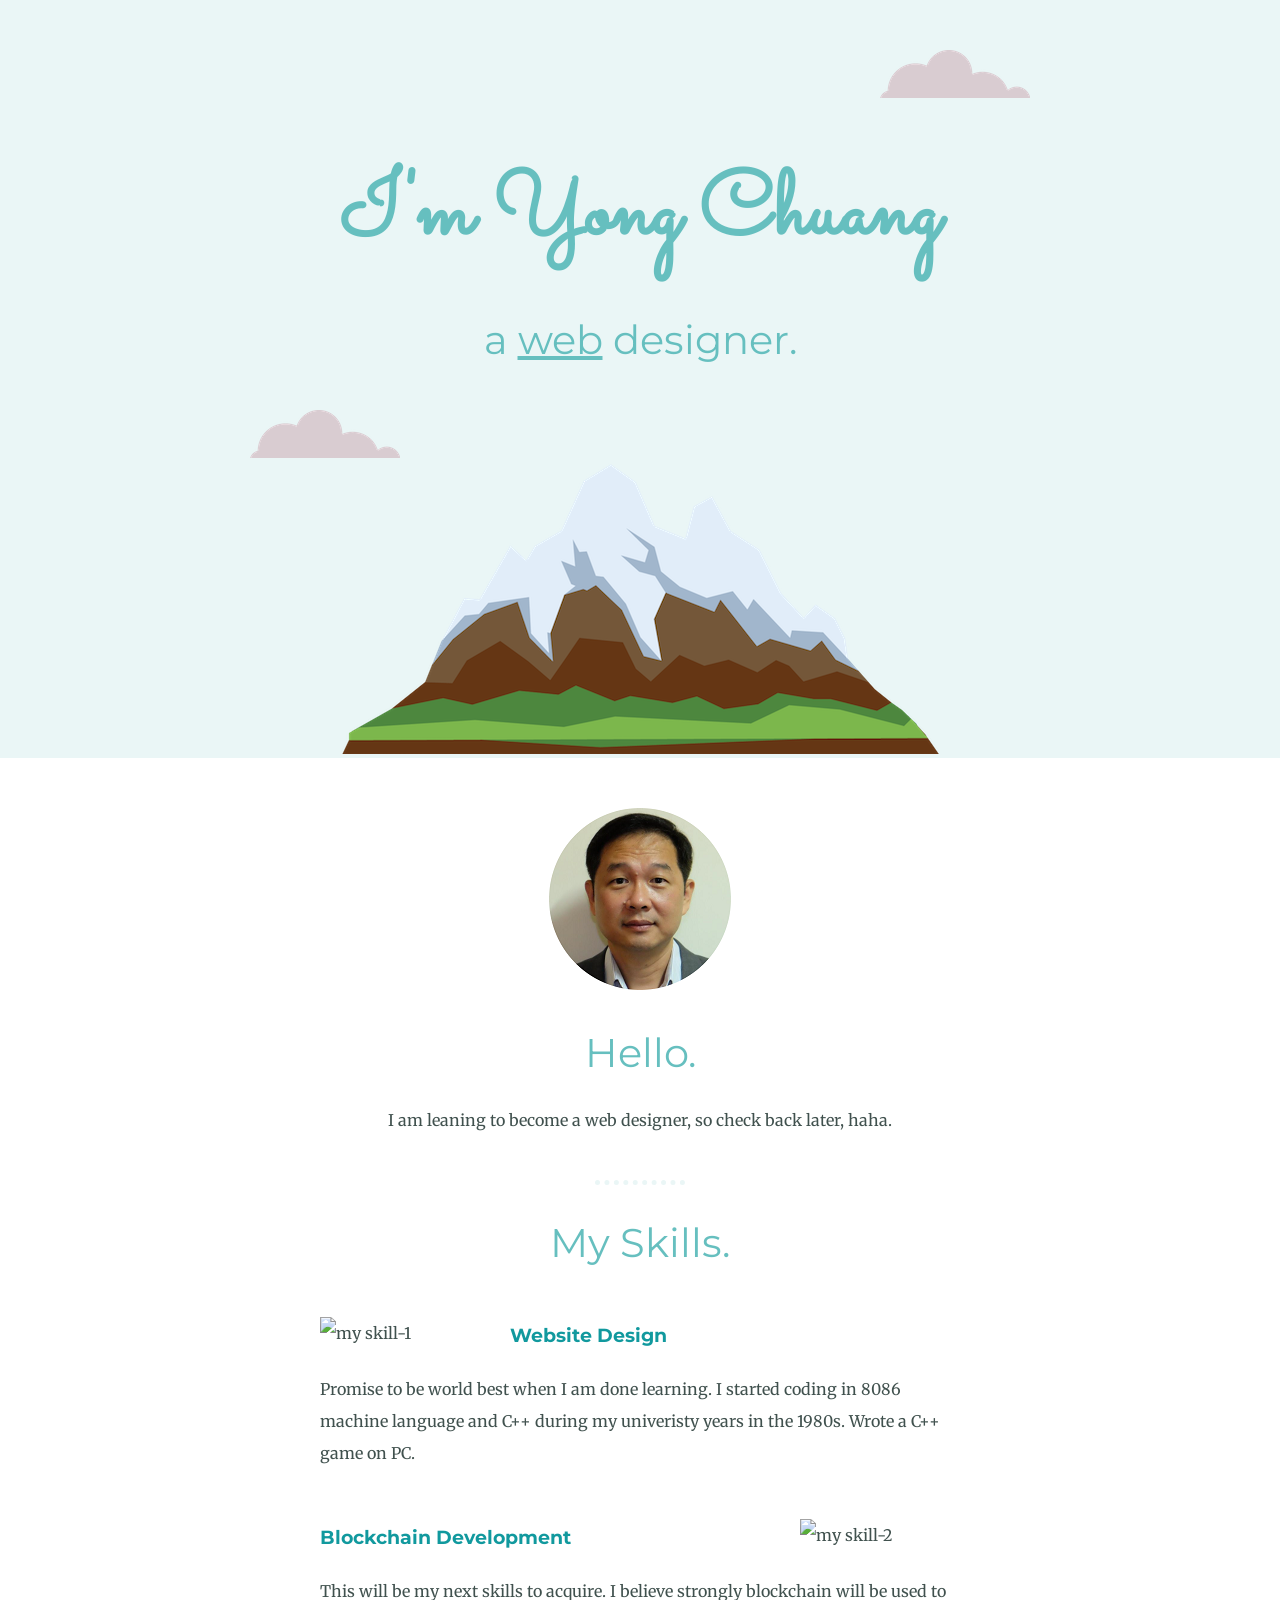
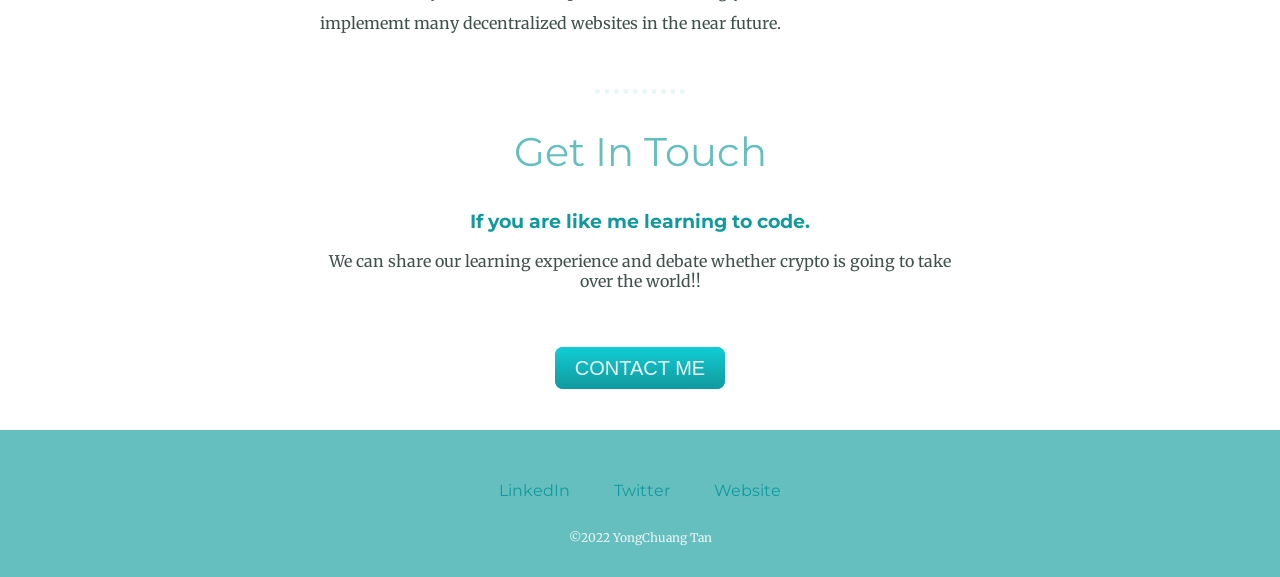
==== index.html @ 3c1e42ef "Added initial website files" ====
<!DOCTYPE html>

<html lang="en" dir="ltr">

<head>
  <meta charset="utf-8">
  <title>Tan Yong Chuang</title>
  <link rel="stylesheet" href="css/styles.css">
  <link rel="icon" href="favicon1.ico">
  <link rel="preconnect" href="https://fonts.googleapis.com">
  <link rel="preconnect" href="https://fonts.gstatic.com" crossorigin>
  <link rel="stylesheet" href="https://fonts.googleapis.com/css2?family=Merriweather&family=Montserrat&family=Sacramento&display=swap">
</head>

<body>
  <div class="top-container">
    <img class="top-cloud" src="images/cloud.png" alt="cloud-img">
    <h1>I'm Yong Chuang</h1>
    <h2> a <span class="web"> web</span> designer.</h2>
    <img class="bottom-cloud" src="images/cloud.png" alt="cloud-img">
    <img src="images/mountain.png" alt="mountain-img">
  </div>

  <div class="middle-container">
    <div class="profile">
      <img src="images/YC photo.png" alt="my photo">
      <h2>Hello.</h2>
      <p>I am leaning to become a web designer, so check back later, haha.</p>
    </div>
    <hr>
    <div class="skills">
      <h2>My Skills.</h2>
      <div class="skill-row">
        <img class="skill-1" src="https://cdn-icons.flaticon.com/png/128/954/premium/954574.png?token=exp=1642515261~hmac=9c79999ca9551b97bb52a398f9ec45be" alt="my skill-1">
        <h3>Website Design</h3>
        <p>Promise to be world best when I am done learning. I started coding in 8086 machine language and C++ during my univeristy years in the 1980s. Wrote a C++ game on PC. </p>
      </div>
      <div class="skill-row">
        <img class="skill-2" src="https://t3.ftcdn.net/jpg/03/00/72/34/240_F_300723441_tMUG8N9peQCFYhsQkjSB5NqjZRxhL2r4.jpg" alt="my skill-2">
        <h3>Blockchain Development</h3>
        <p>This will be my next skills to acquire. I believe strongly blockchain will be used to implememt many decentralized websites in the near future.</p>
      </div>
    </div>
    <hr>
    <div class="contact-me">
      <h2>Get In Touch</h2>
      <h3>If you are like me learning to code.</h3>
      <p>We can share our learning experience and debate whether crypto is going to take over the world!!</p>
      <a class="btn" href="mailto:yc88tan@gmail.com">CONTACT ME</a>
    </div>
  </div>


  <div class="bottom-container">
    <a class="footer-link" href="https://www.linkedin.com/in/yong-chuang-tan-58625027/">LinkedIn</a>
    <a class="footer-link" href="https://twitter.com/TeddyTanYC">Twitter</a>
    <a class="footer-link" href="https://www.appbrewery.co/">Website</a>
    <p class="copyright"> ©2022 YongChuang Tan</p>
  </div>

</body>

</html>
---- css/styles.css ----
body {
  margin: 0;
  text-align: center;
  font-family: 'merriweather', serif;
  color: #40514E;
}

h1 {
  color:#66BFBF;
  font-size: 5.625rem;
  margin: 50px auto 0 auto;
  font-family: 'sacramento', cursive;
}

h2 {
  color:#66BFBF;
  font-weight: normal;
  font-family: 'montserrat', sans-serif;
  font-size: 2.5rem

}

h3 {
  color:#11999E;
  font-family: 'montserrat', sans-serif;
}

hr{
  border-style: dotted none none none;
  border-color: #EAF6F6;
  border-width: 5px;
  height: 0;
  width: 7%;
}

a{
  font-family: 'montserrat', sans-serif;
  color:#11999E;
  margin: 10px 20px;
  text-decoration: none;
}

a:hover{
  color: #EAF6F6;
}

.top-container {
  background-color: #EAF6F6;
  position: relative;
  padding-top: 100px;
  margin-bottom: 50px;
}

.top-cloud {
  position: absolute;
  right: 250px;
  top: 50px;
}

.bottom-cloud {
  position: absolute;
  left: 250px;
  bottom: 300px;
}

.middle-container {
margin-bottom: 100px;
}
.profile{
margin-bottom: 50px;
}

.bottom-container {
background-color: #66BFBF;
padding: 50px 0 20px;
}

.web {
  text-decoration: underline;
}

.copyright{
  color: #EAF6F6;
  margin-top:30px;
  font-size: 75%;
}


.skill-row{
  width: 50%;
  margin: 50px auto 50px auto;
  text-align: left;
  line-height: 2;
}
.skill-1{
  width: 25%;
  float: left;
  margin-right: 30px;
}
.skill-2{
  width: 25%;
  float: right;
  margin-left: 0;
}

.contact-me{
  width: 50%;
  margin: auto;
}
.btn{
  position:relative;
  top: 50px;
  background: #11cdd4;
 background-image: -webkit-linear-gradient(top, #11cdd4, #11999e);
 background-image: -moz-linear-gradient(top, #11cdd4, #11999e);
 background-image: -ms-linear-gradient(top, #11cdd4, #11999e);
 background-image: -o-linear-gradient(top, #11cdd4, #11999e);
 background-image: linear-gradient(to bottom, #11cdd4, #11999e);
 -webkit-border-radius: 8;
 -moz-border-radius: 8;
 border-radius: 8px;
 font-family: Arial;
 color: #EAF6F6;
 font-size: 20px;
 padding: 10px 20px 10px 20px;
 text-decoration: none;
}
.btn:hover {
  background: #30e3cb;
  background-image: -webkit-linear-gradient(top, #30e3cb, #2bc4ad);
  background-image: -moz-linear-gradient(top, #30e3cb, #2bc4ad);
  background-image: -ms-linear-gradient(top, #30e3cb, #2bc4ad);
  background-image: -o-linear-gradient(top, #30e3cb, #2bc4ad);
  background-image: linear-gradient(to bottom, #30e3cb, #2bc4ad);
  text-decoration: none;
}
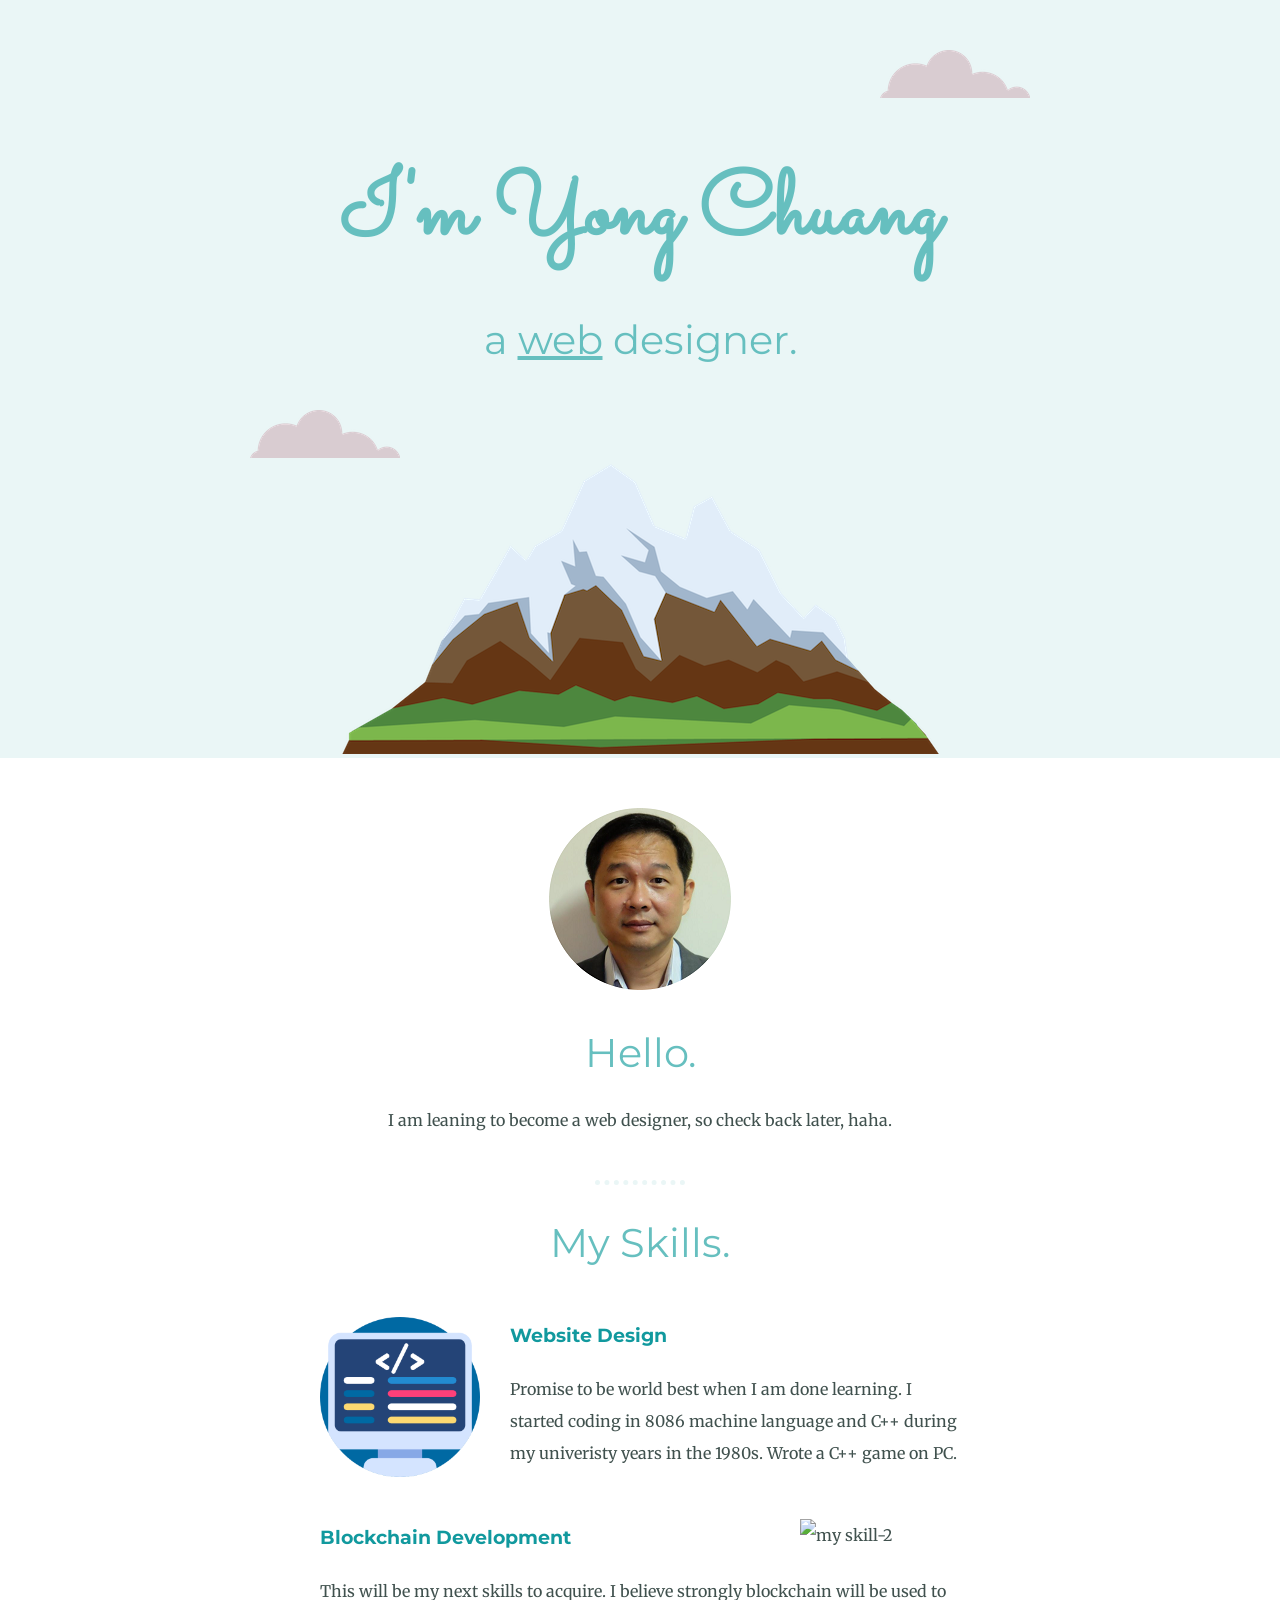
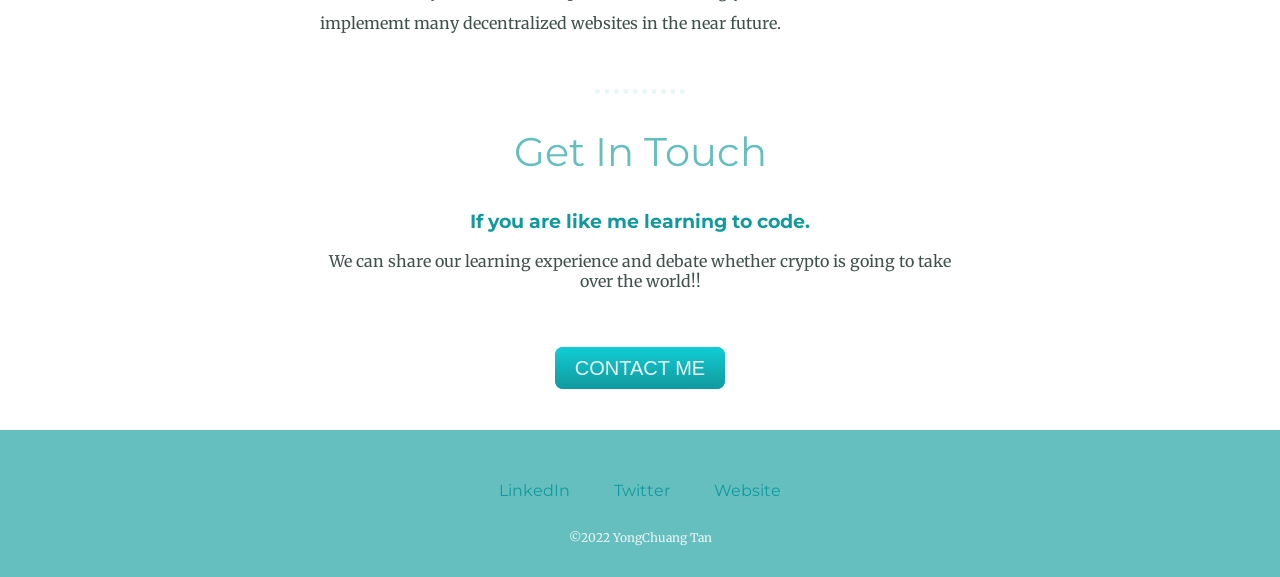
==== commit 23ce8fc9: "update html file - skill-1 img" ====
--- a/index.html
+++ b/index.html
@@ -31,7 +31,7 @@
     <div class="skills">
       <h2>My Skills.</h2>
       <div class="skill-row">
-        <img class="skill-1" src="https://cdn-icons.flaticon.com/png/128/954/premium/954574.png?token=exp=1642515261~hmac=9c79999ca9551b97bb52a398f9ec45be" alt="my skill-1">
+        <img class="skill-1" src="images/coding.png" alt="my skill-1">
         <h3>Website Design</h3>
         <p>Promise to be world best when I am done learning. I started coding in 8086 machine language and C++ during my univeristy years in the 1980s. Wrote a C++ game on PC. </p>
       </div>
@@ -54,7 +54,7 @@
   <div class="bottom-container">
     <a class="footer-link" href="https://www.linkedin.com/in/yong-chuang-tan-58625027/">LinkedIn</a>
     <a class="footer-link" href="https://twitter.com/TeddyTanYC">Twitter</a>
-    <a class="footer-link" href="https://www.appbrewery.co/">Website</a>
+    <a class="footer-link" href="https://myctan.github.io/my_webpage/">Website</a>
     <p class="copyright"> ©2022 YongChuang Tan</p>
   </div>
 
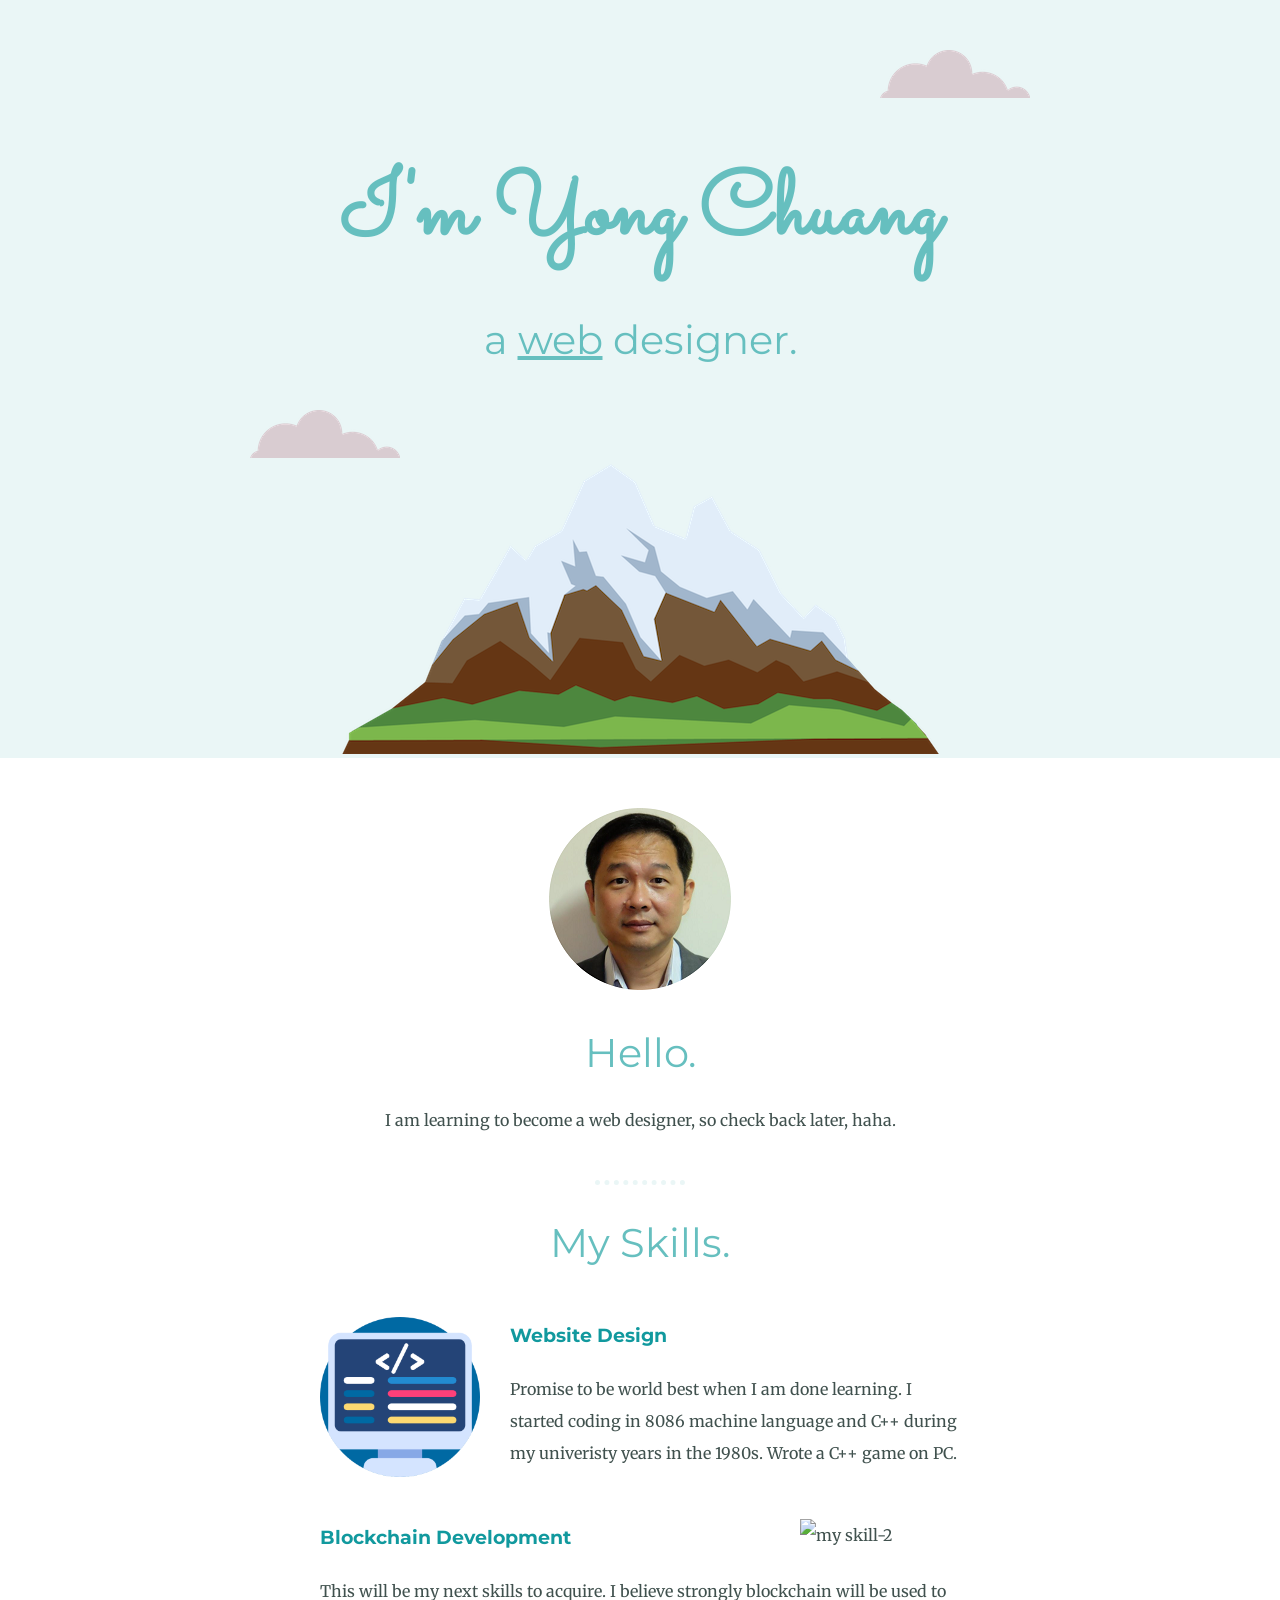
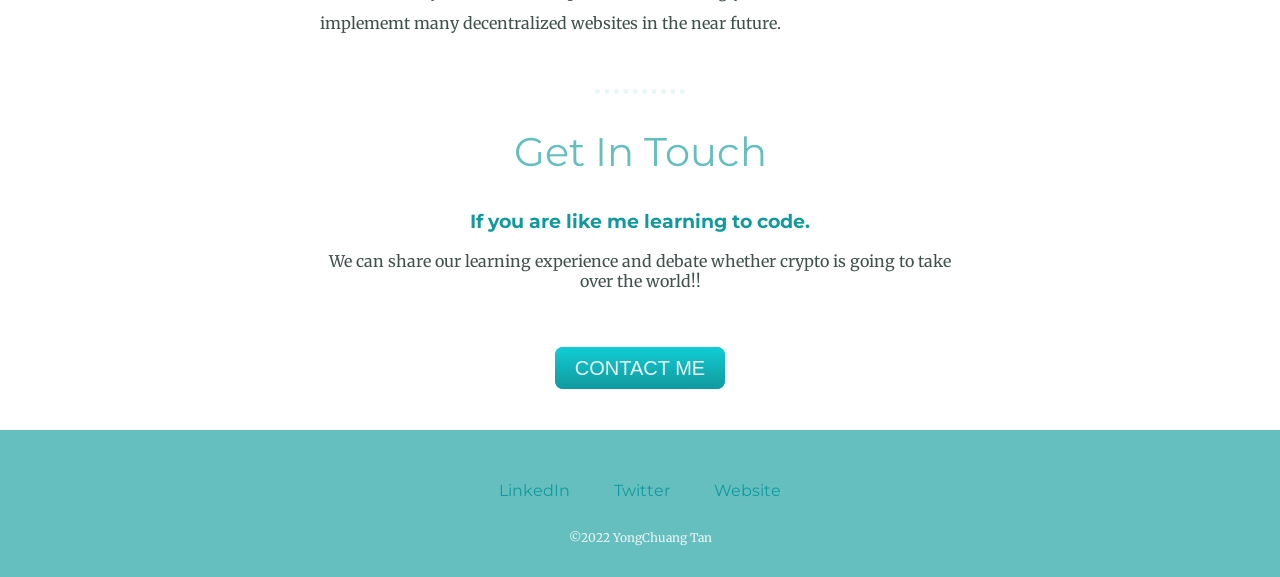
==== commit 41d3420c: "Update index.html spelling error." ====
--- a/index.html
+++ b/index.html
@@ -25,7 +25,7 @@
     <div class="profile">
       <img src="images/YC photo.png" alt="my photo">
       <h2>Hello.</h2>
-      <p>I am leaning to become a web designer, so check back later, haha.</p>
+      <p>I am learning to become a web designer, so check back later, haha.</p>
     </div>
     <hr>
     <div class="skills">
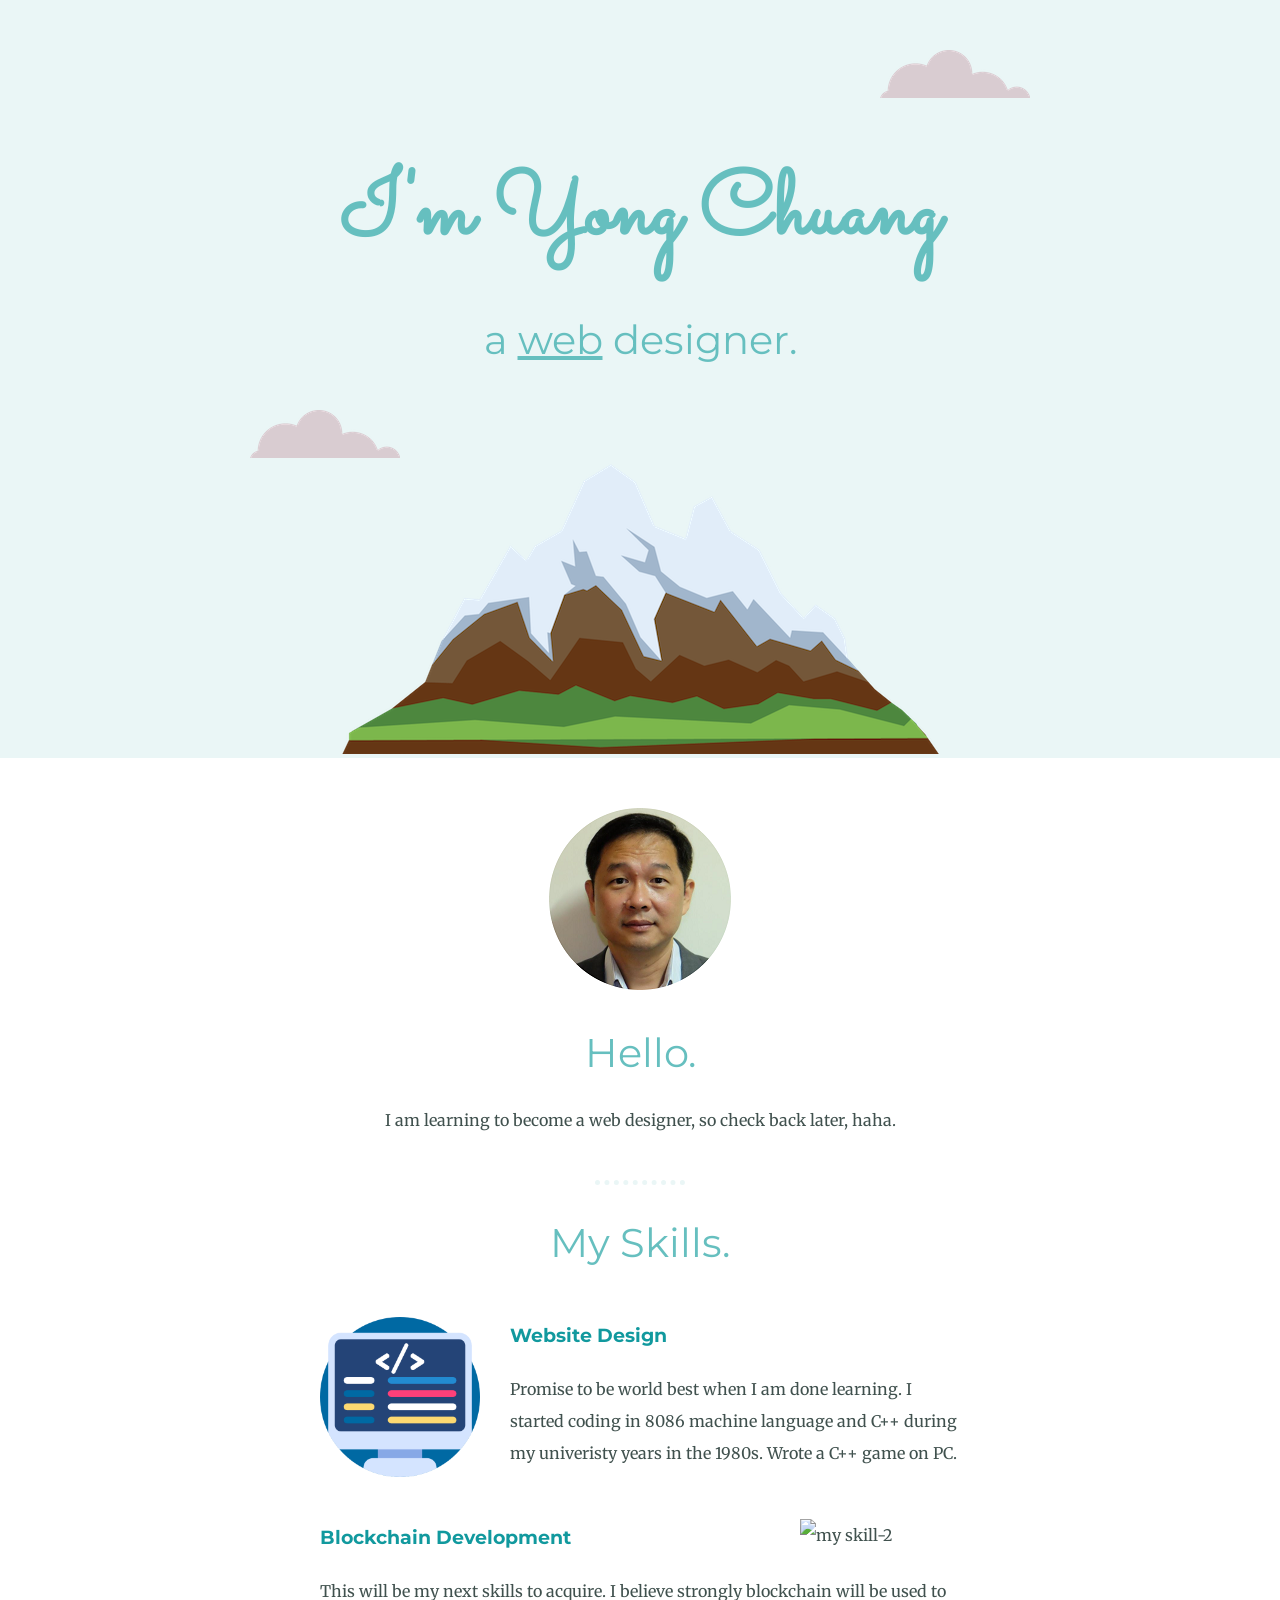
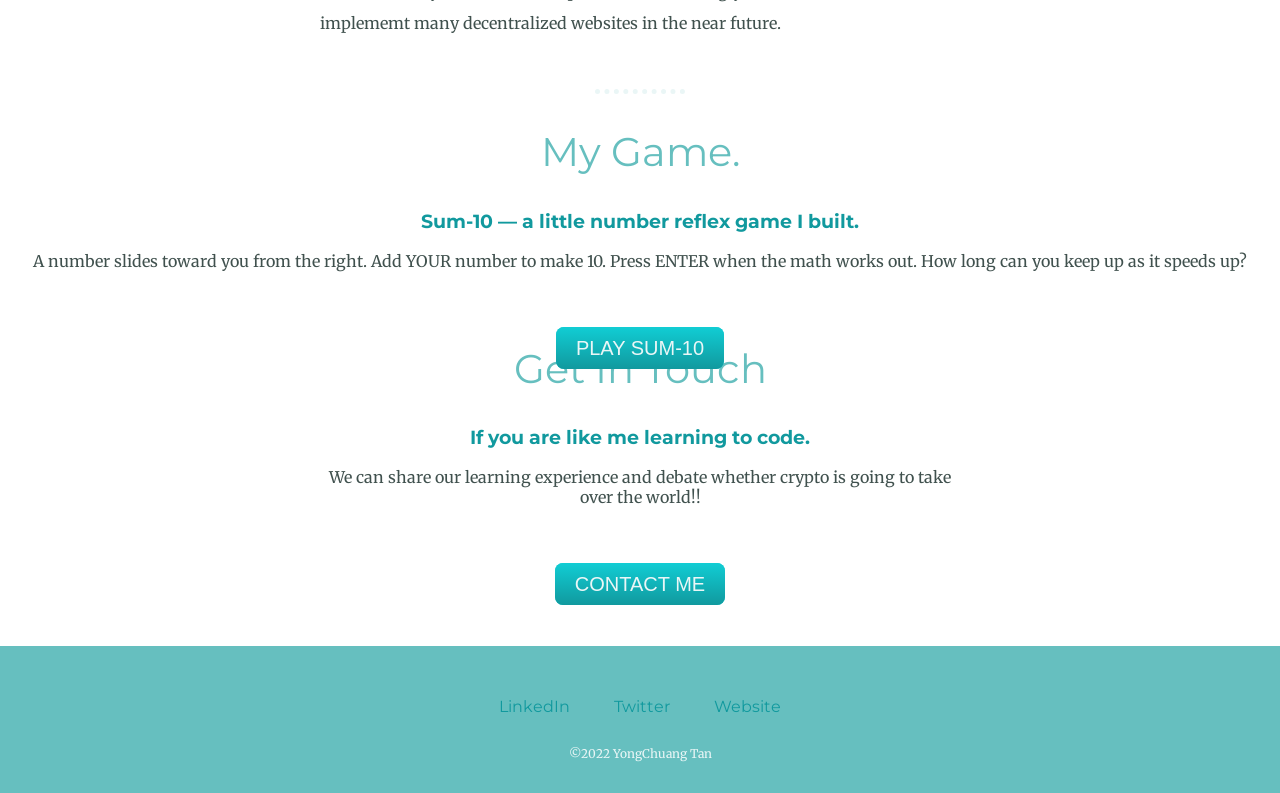
==== commit 29d54aa2: "Update index.html" ====
--- a/index.html
+++ b/index.html
@@ -42,6 +42,12 @@
       </div>
     </div>
     <hr>
+    <div class="my-game">
+      <h2>My Game.</h2>
+      <h3>Sum-10 — a little number reflex game I built.</h3>
+      <p>A number slides toward you from the right. Add YOUR number to make 10. Press ENTER when the math works out. How long can you keep up as it speeds up?</p>
+      <a class="btn" href="sum10.html">PLAY SUM-10</a>
+    </div>
     <div class="contact-me">
       <h2>Get In Touch</h2>
       <h3>If you are like me learning to code.</h3>
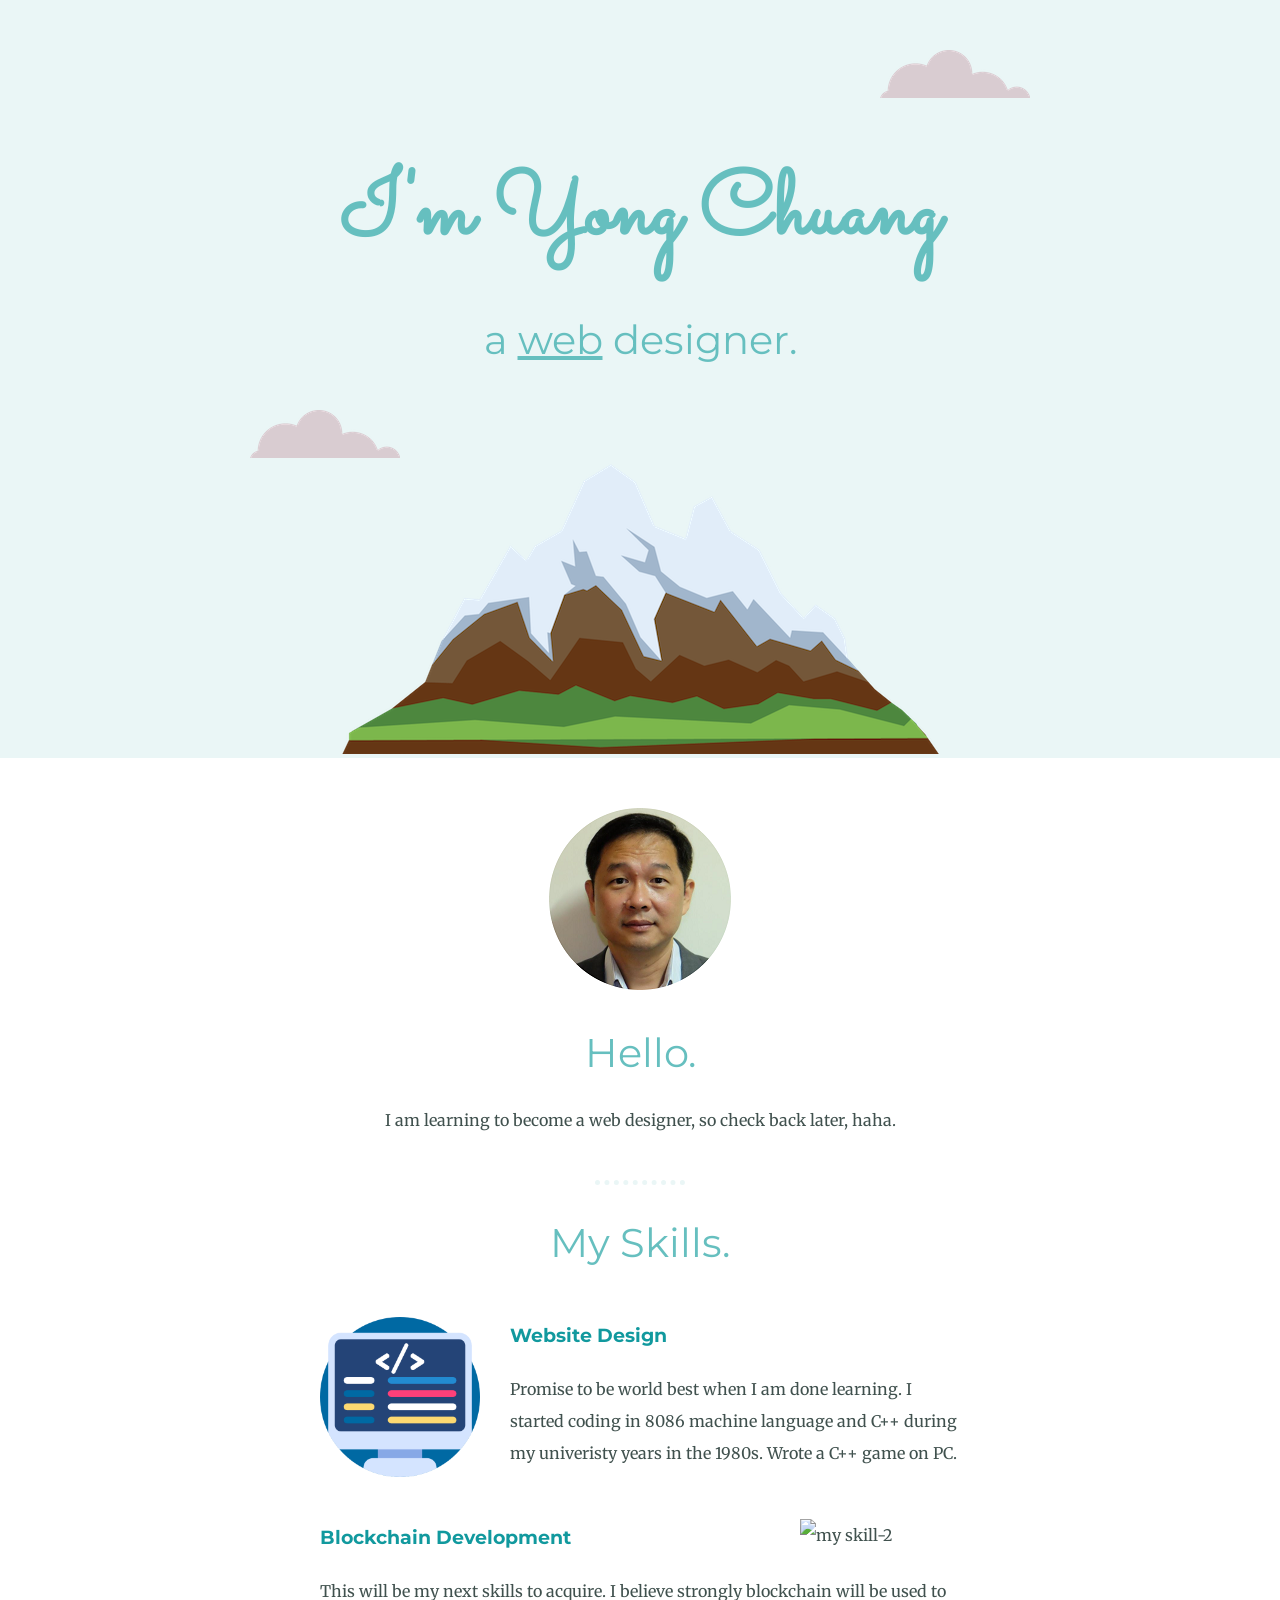
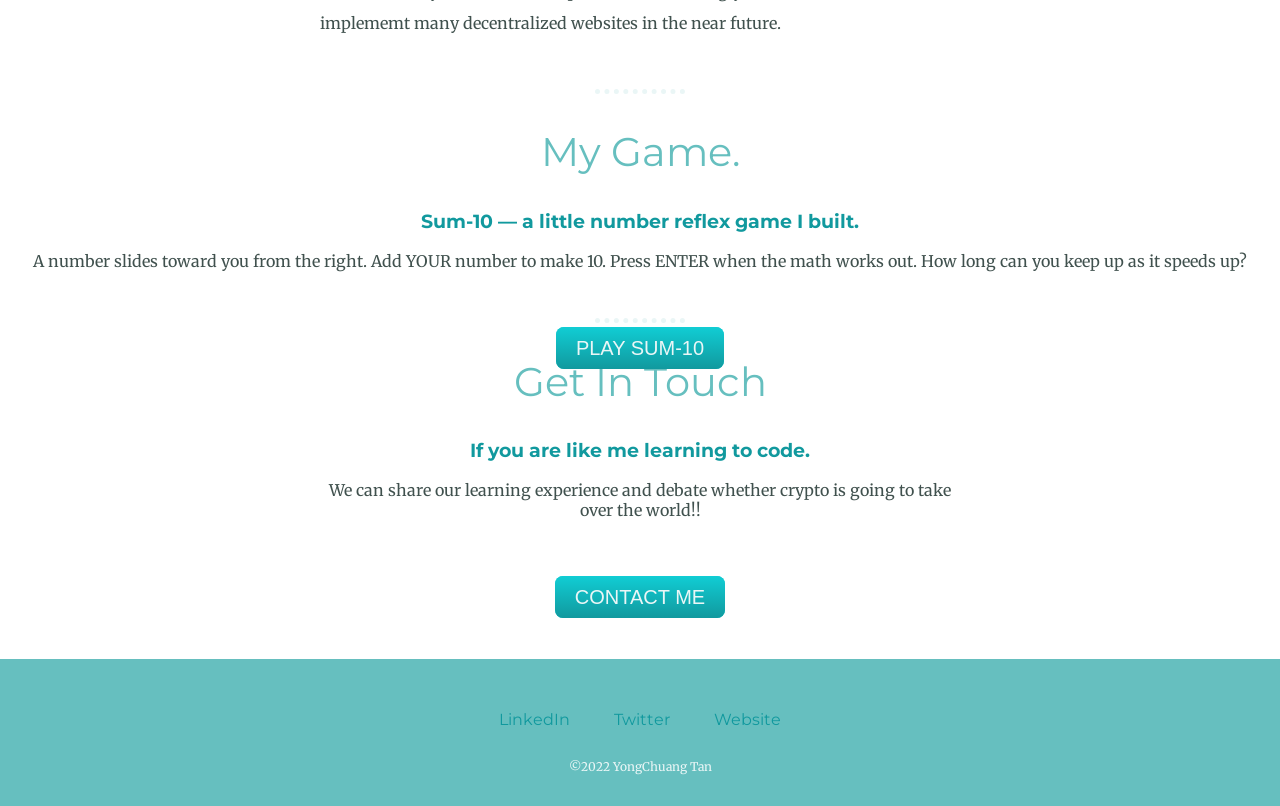
==== commit 6f79b632: "Update index.html" ====
--- a/index.html
+++ b/index.html
@@ -48,6 +48,7 @@
       <p>A number slides toward you from the right. Add YOUR number to make 10. Press ENTER when the math works out. How long can you keep up as it speeds up?</p>
       <a class="btn" href="sum10.html">PLAY SUM-10</a>
     </div>
+    <hr>
     <div class="contact-me">
       <h2>Get In Touch</h2>
       <h3>If you are like me learning to code.</h3>
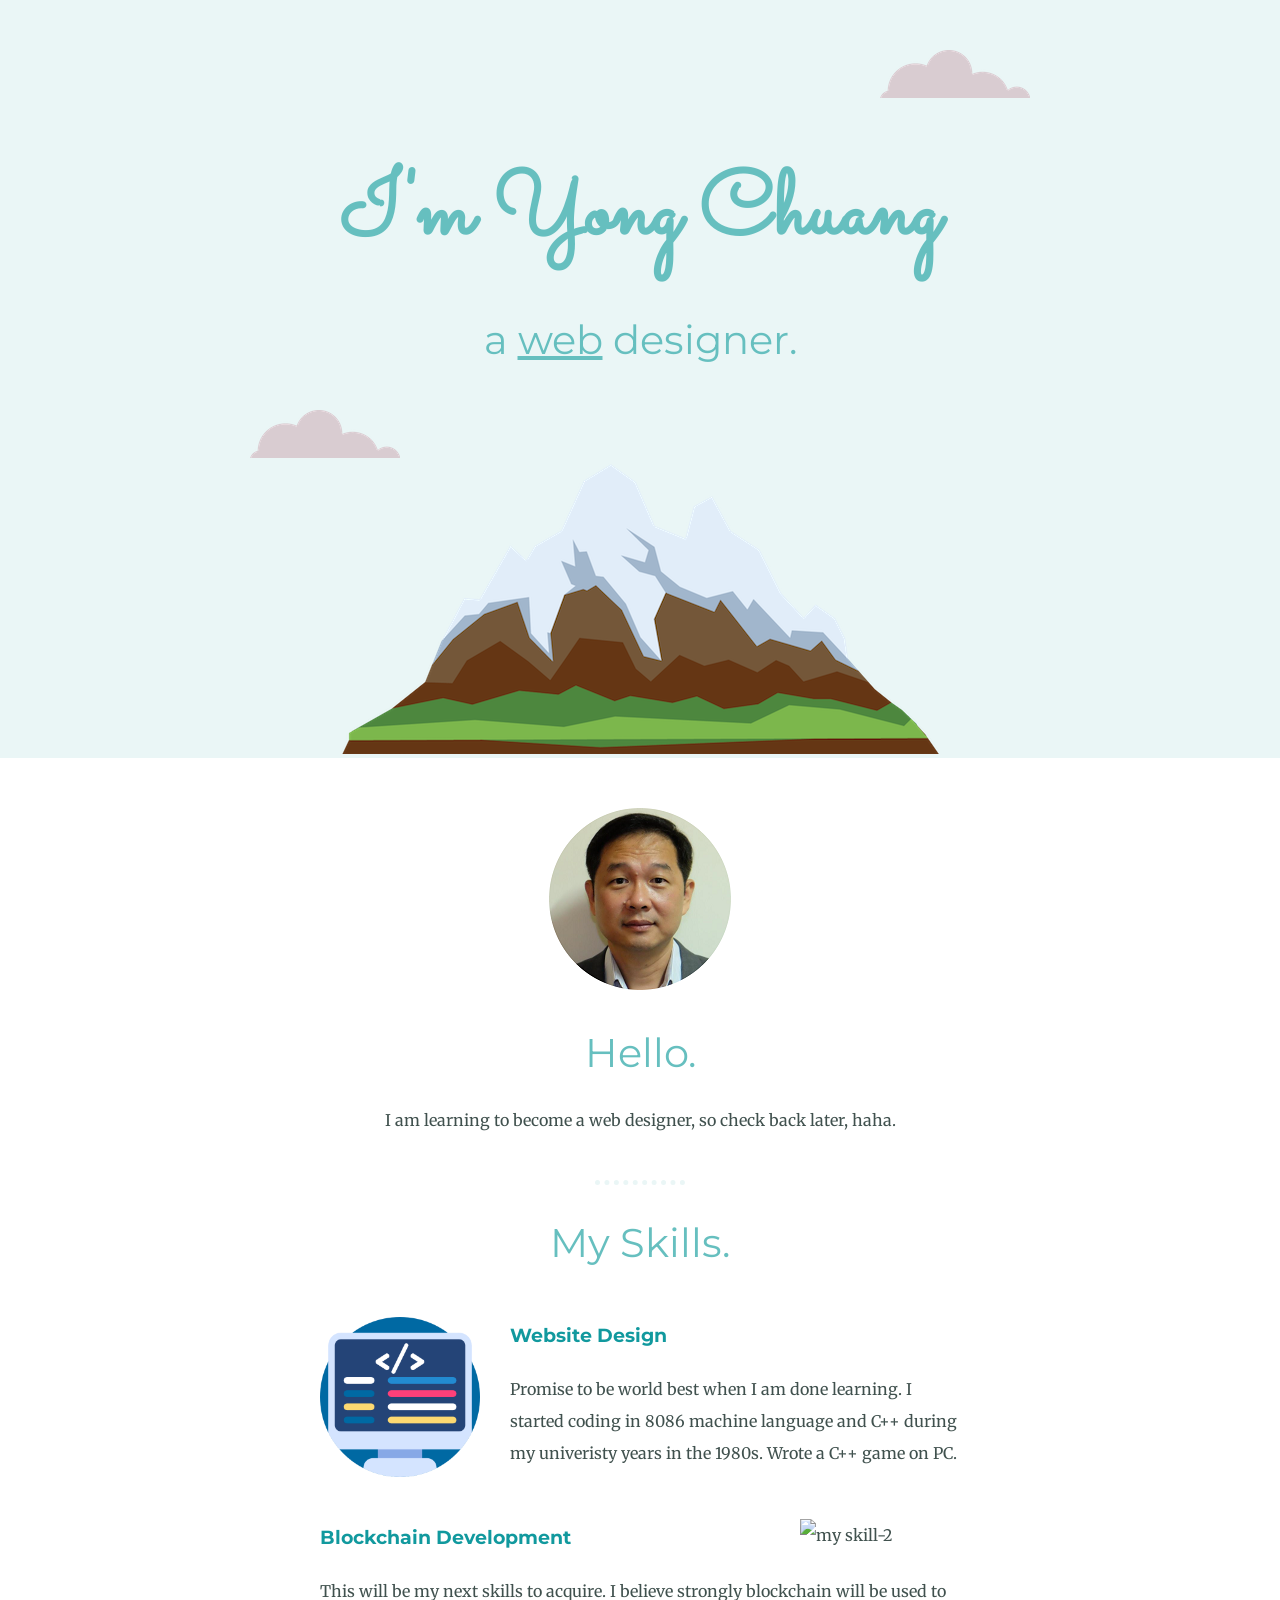
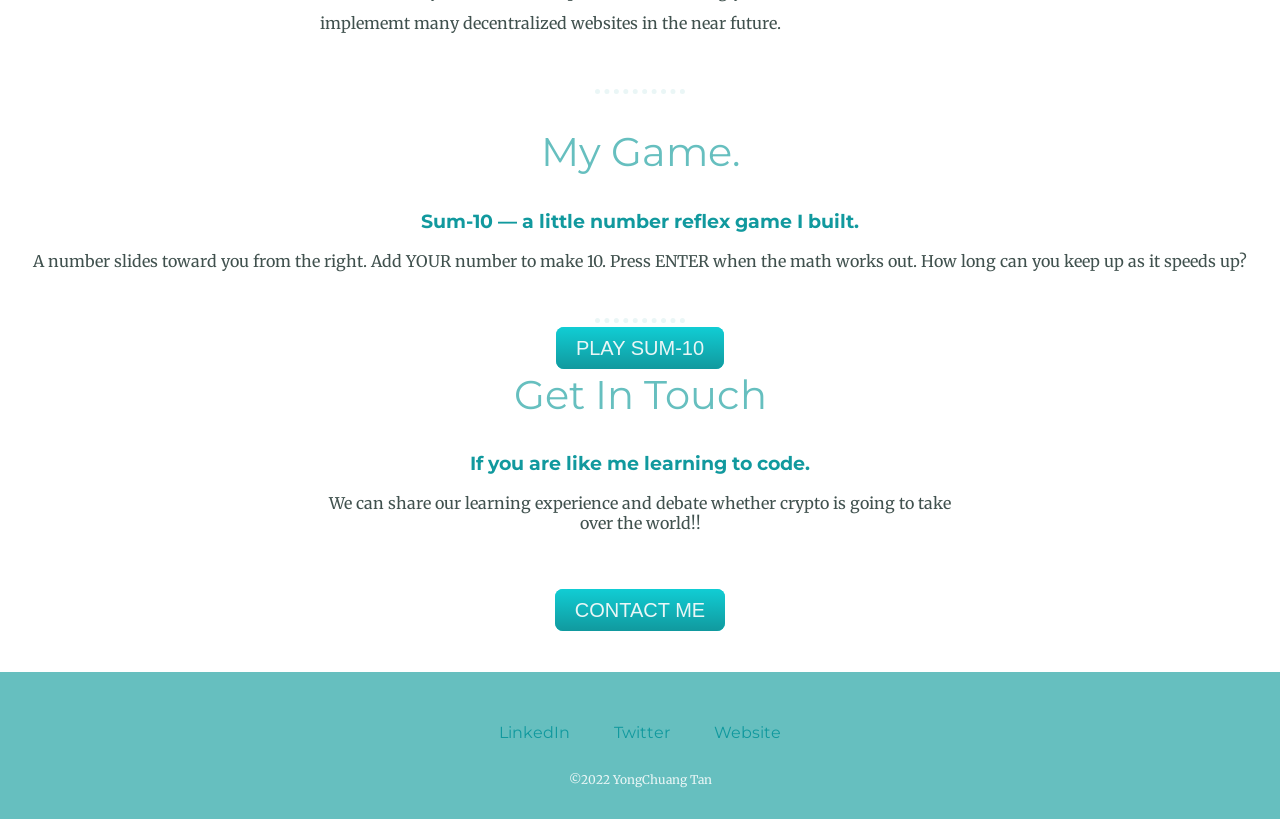
==== commit 154ad308: "Update index.html" ====
--- a/index.html
+++ b/index.html
@@ -49,6 +49,7 @@
       <a class="btn" href="sum10.html">PLAY SUM-10</a>
     </div>
     <hr>
+    <hr>
     <div class="contact-me">
       <h2>Get In Touch</h2>
       <h3>If you are like me learning to code.</h3>
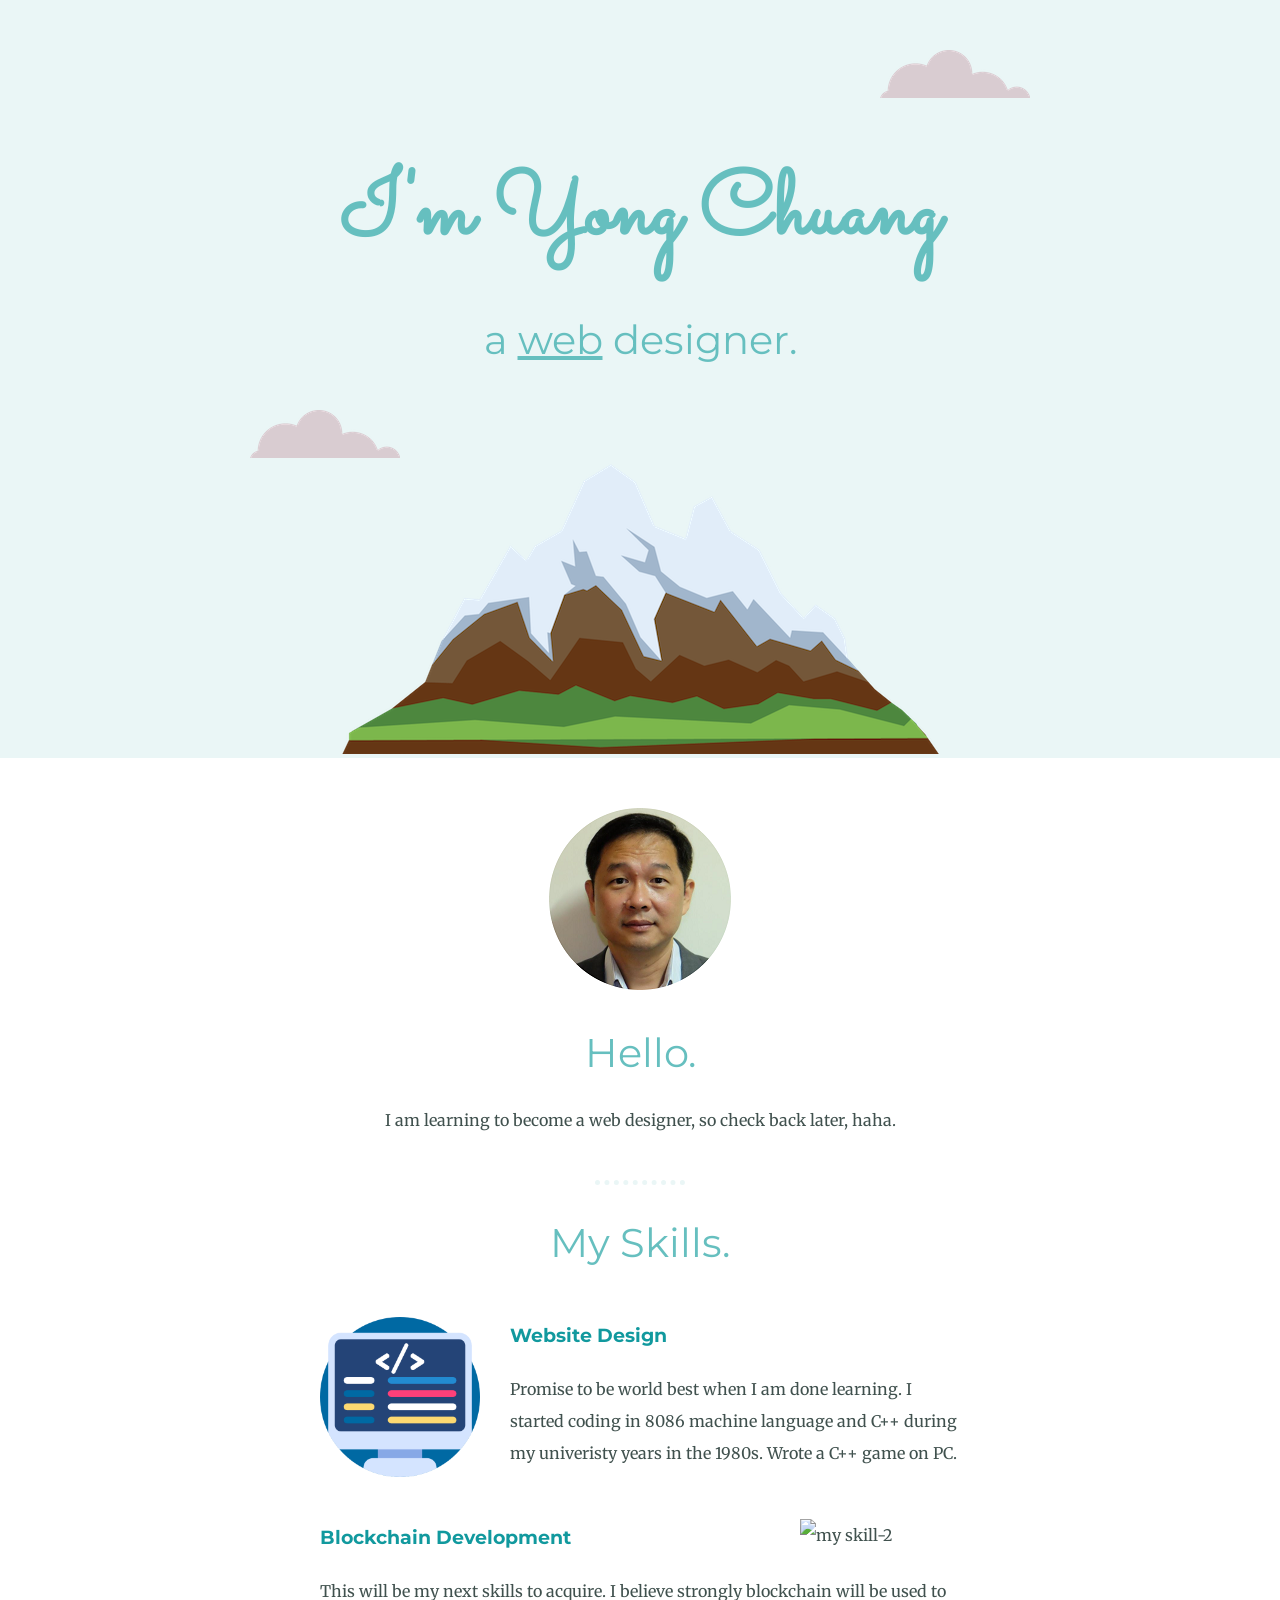
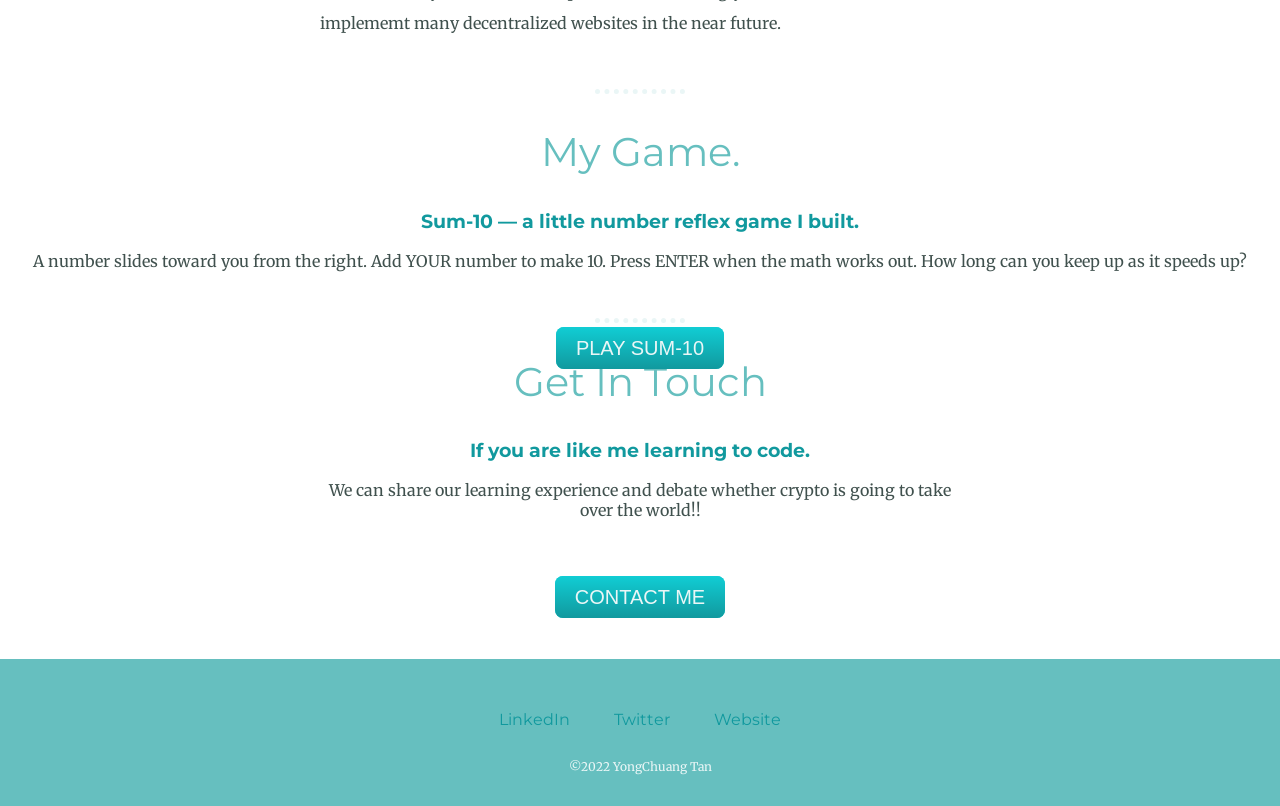
==== commit 6fcb0354: "Update index.html" ====
--- a/index.html
+++ b/index.html
@@ -49,7 +49,6 @@
       <a class="btn" href="sum10.html">PLAY SUM-10</a>
     </div>
     <hr>
-    <hr>
     <div class="contact-me">
       <h2>Get In Touch</h2>
       <h3>If you are like me learning to code.</h3>
